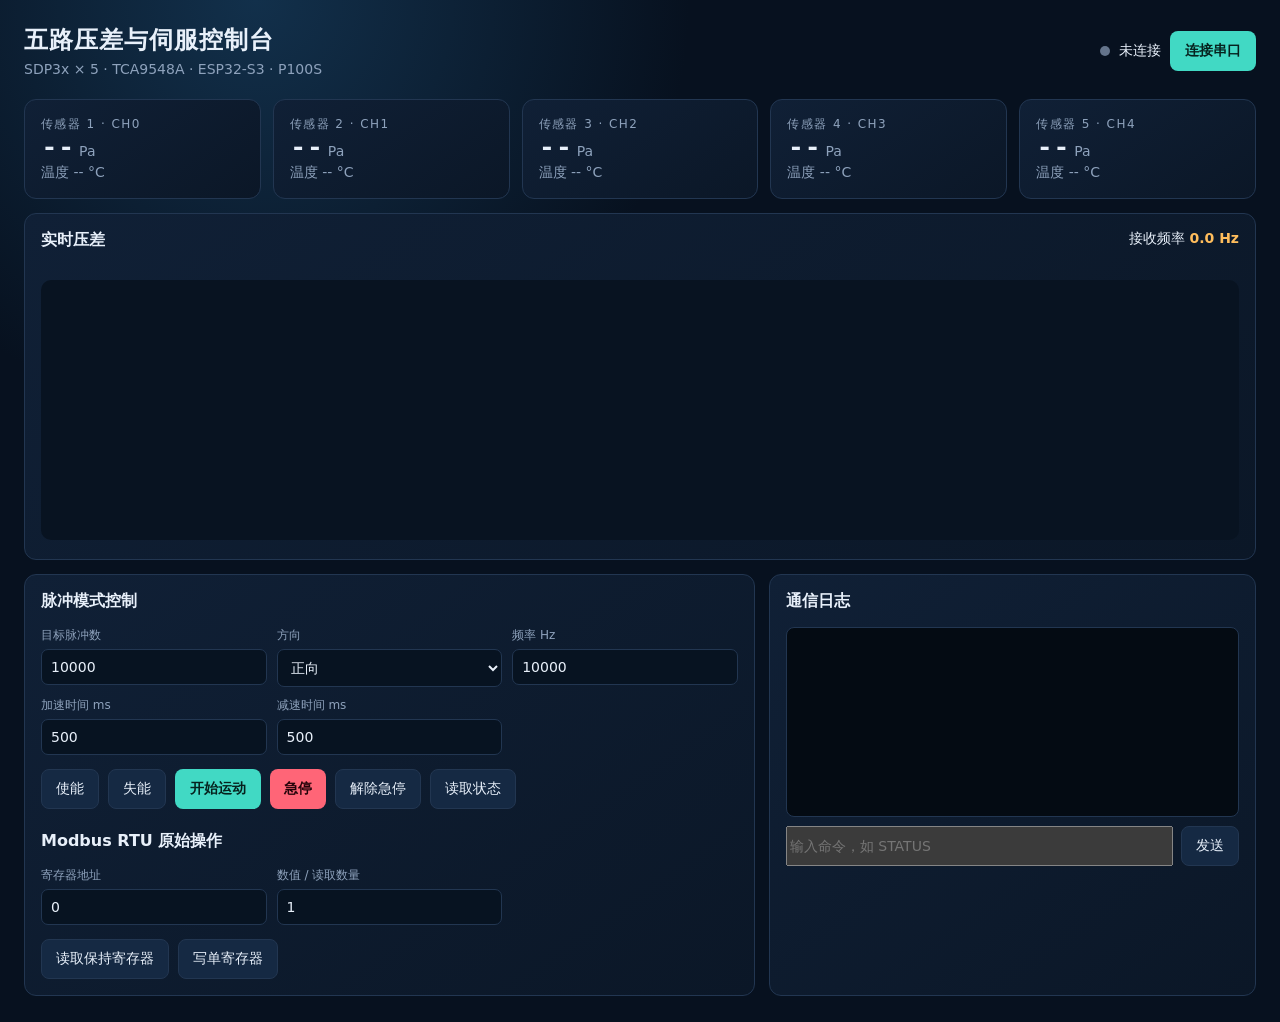
==== web/index.html @ f81b0dc5 "初始化" ====
<!doctype html>
<html lang="zh-CN">
<head>
  <meta charset="utf-8"><meta name="viewport" content="width=device-width,initial-scale=1">
  <title>五路压差与伺服控制台</title>
  <style>
    :root{color-scheme:dark;--bg:#07111f;--panel:#0e1b2d;--line:#223651;--cyan:#41d9c4;--amber:#ffbd5c;--red:#ff6577;--text:#e8f0fa;--muted:#8ea2bc}*{box-sizing:border-box}body{margin:0;background:radial-gradient(circle at 20% 0,#12304b 0,transparent 30%),var(--bg);color:var(--text);font:14px system-ui,"Microsoft YaHei",sans-serif}.shell{max-width:1280px;margin:auto;padding:24px}.top{display:flex;align-items:center;justify-content:space-between;gap:16px;margin-bottom:22px}h1{font-size:24px;margin:0;letter-spacing:.04em}.sub{color:var(--muted);margin-top:5px}.status{display:flex;align-items:center;gap:9px}.dot{width:10px;height:10px;border-radius:50%;background:#64748b}.dot.on{background:var(--cyan);box-shadow:0 0 14px var(--cyan)}button,input,select{font:inherit}.btn{border:1px solid var(--line);background:#152943;color:var(--text);padding:10px 14px;border-radius:8px;cursor:pointer}.btn:hover{border-color:var(--cyan)}.btn.primary{background:var(--cyan);color:#06221e;border-color:transparent;font-weight:700}.btn.danger{background:var(--red);border:0;color:#240309;font-weight:800}.grid{display:grid;grid-template-columns:repeat(5,1fr);gap:12px}.card,.panel{background:linear-gradient(145deg,#102036,#0b1727);border:1px solid var(--line);border-radius:12px;padding:16px}.card.bad{border-color:var(--red)}.label{color:var(--muted);font-size:12px;text-transform:uppercase;letter-spacing:.12em}.pressure{font:700 28px ui-monospace,Consolas,monospace;margin:12px 0 4px}.unit,.temp{color:var(--muted)}canvas{width:100%;height:260px;background:#081321;border-radius:10px;margin-top:14px}.lower{display:grid;grid-template-columns:1.2fr .8fr;gap:14px;margin-top:14px}.panel h2{font-size:16px;margin:0 0 15px}.form{display:grid;grid-template-columns:repeat(3,1fr);gap:10px}.field label{display:block;color:var(--muted);font-size:12px;margin-bottom:5px}.field input,.field select{width:100%;border:1px solid var(--line);background:#071321;color:var(--text);padding:9px;border-radius:7px}.actions{display:flex;flex-wrap:wrap;gap:9px;margin-top:14px}.terminal{height:190px;overflow:auto;background:#040b13;border:1px solid var(--line);border-radius:8px;padding:10px;color:#9dd6ce;font:12px ui-monospace,Consolas,monospace;white-space:pre-wrap}.raw{display:flex;gap:8px;margin-top:9px}.raw input{flex:1}.metric{color:var(--amber)}@media(max-width:900px){.grid{grid-template-columns:repeat(2,1fr)}.lower{grid-template-columns:1fr}}@media(max-width:540px){.shell{padding:14px}.top{align-items:flex-start;flex-direction:column}.grid,.form{grid-template-columns:1fr}}
  </style>
</head>
<body><main class="shell">
  <div class="top"><div><h1>五路压差与伺服控制台</h1><div class="sub">SDP3x × 5 · TCA9548A · ESP32-S3 · P100S</div></div><div class="status"><span id="dot" class="dot"></span><span id="state">未连接</span><button id="connect" class="btn primary">连接串口</button></div></div>
  <section id="cards" class="grid"></section>
  <section class="panel" style="margin-top:14px"><div style="display:flex;justify-content:space-between"><h2>实时压差</h2><span>接收频率 <b id="rate" class="metric">0.0 Hz</b></span></div><canvas id="chart"></canvas></section>
  <div class="lower"><section class="panel"><h2>脉冲模式控制</h2><div class="form">
    <div class="field"><label>目标脉冲数</label><input id="pulses" type="number" value="10000" min="1"></div><div class="field"><label>方向</label><select id="dir"><option value="0">正向</option><option value="1">反向</option></select></div><div class="field"><label>频率 Hz</label><input id="freq" type="number" value="10000"></div><div class="field"><label>加速时间 ms</label><input id="accel" type="number" value="500"></div><div class="field"><label>减速时间 ms</label><input id="decel" type="number" value="500"></div>
    </div><div class="actions"><button class="btn" data-cmd="ENABLE 1">使能</button><button class="btn" data-cmd="ENABLE 0">失能</button><button id="move" class="btn primary">开始运动</button><button class="btn danger" data-cmd="STOP">急停</button><button class="btn" data-cmd="CLEAR">解除急停</button><button class="btn" data-cmd="STATUS">读取状态</button></div>
    <h2 style="margin-top:22px">Modbus RTU 原始操作</h2><div class="form"><div class="field"><label>寄存器地址</label><input id="reg" value="0"></div><div class="field"><label>数值 / 读取数量</label><input id="regValue" value="1"></div></div><div class="actions"><button id="mbRead" class="btn">读取保持寄存器</button><button id="mbWrite" class="btn">写单寄存器</button></div>
  </section><section class="panel"><h2>通信日志</h2><div id="terminal" class="terminal"></div><div class="raw"><input id="raw" placeholder="输入命令，如 STATUS"><button id="send" class="btn">发送</button></div></section></div>
</main><script>
const cards=document.querySelector('#cards');for(let i=0;i<5;i++)cards.insertAdjacentHTML('beforeend',`<article class="card" id="s${i}"><div class="label">传感器 ${i+1} · CH${i}</div><div><span class="pressure">--</span> <span class="unit">Pa</span></div><div class="temp">温度 -- °C</div></article>`);
let port,reader,writer,buffer='',frames=0,lastRate=performance.now(),history=[[],[],[],[],[]];const term=document.querySelector('#terminal');
function log(s){term.textContent+=(term.textContent?'\n':'')+s;term.scrollTop=term.scrollHeight;if(term.textContent.length>12000)term.textContent=term.textContent.slice(-9000)}
async function send(s){if(!writer)return log('尚未连接');await writer.write(new TextEncoder().encode(s.trim()+'\n'));log('> '+s.trim())}
async function connect(){if(!('serial'in navigator))return alert('请使用支持 Web Serial 的 Chrome 或 Edge，并通过 localhost 打开此页面。');port=await navigator.serial.requestPort();await port.open({baudRate:115200});if(port.setSignals)await port.setSignals({dataTerminalReady:false,requestToSend:false,break:false});writer=port.writable.getWriter();document.querySelector('#dot').classList.add('on');document.querySelector('#state').textContent='已连接，等待设备启动';document.querySelector('#connect').textContent='重新连接';readLoop();await new Promise(r=>setTimeout(r,1200));await send('FORMAT JSON');document.querySelector('#state').textContent='已连接'}
async function readLoop(){const decoder=new TextDecoder();reader=port.readable.getReader();try{while(true){const {value,done}=await reader.read();if(done)break;buffer+=decoder.decode(value,{stream:true});let p;while((p=buffer.indexOf('\n'))>=0){const line=buffer.slice(0,p).trim();buffer=buffer.slice(p+1);if(line)parseLine(line)}}}catch(e){log('读取错误: '+e.message)}finally{reader.releaseLock();document.querySelector('#dot').classList.remove('on');document.querySelector('#state').textContent='已断开'}}
function parseLine(line){if(line[0]!=='{'){log(line);return}try{const d=JSON.parse(line);if(d.type!=='data')return;frames++;if(performance.now()-lastRate>1000){document.querySelector('#rate').textContent=(frames*1000/(performance.now()-lastRate)).toFixed(1)+' Hz';frames=0;lastRate=performance.now()}d.sensors.forEach((s,i)=>{const c=document.querySelector('#s'+i);c.classList.toggle('bad',!s.ok);c.querySelector('.pressure').textContent=s.ok?s.p.toFixed(3):'ERR';c.querySelector('.temp').textContent='温度 '+(s.ok?s.t.toFixed(2):'--')+' °C';history[i].push(s.ok?s.p:null);if(history[i].length>240)history[i].shift()});draw()}catch(e){log('解析失败: '+line)}}
const cv=document.querySelector('#chart'),ctx=cv.getContext('2d'),colors=['#41d9c4','#ffbd5c','#65a7ff','#d98cff','#ff6577'];function draw(){const dpr=devicePixelRatio,w=cv.clientWidth,h=cv.clientHeight;if(cv.width!==w*dpr||cv.height!==h*dpr){cv.width=w*dpr;cv.height=h*dpr}ctx.setTransform(dpr,0,0,dpr,0,0);ctx.clearRect(0,0,w,h);ctx.strokeStyle='#20344d';ctx.lineWidth=1;for(let y=0;y<=4;y++){ctx.beginPath();ctx.moveTo(0,y*h/4);ctx.lineTo(w,y*h/4);ctx.stroke()}const vals=history.flat().filter(Number.isFinite),min=Math.min(...vals,-1),max=Math.max(...vals,1),span=max-min||1;history.forEach((a,k)=>{ctx.strokeStyle=colors[k];ctx.lineWidth=1.7;ctx.beginPath();a.forEach((v,i)=>{if(v==null)return;const x=i*w/239,y=h-(v-min)/span*h;i?ctx.lineTo(x,y):ctx.moveTo(x,y)});ctx.stroke()})}
document.querySelector('#connect').onclick=()=>connect().catch(e=>log('连接失败: '+e.message));document.querySelectorAll('[data-cmd]').forEach(b=>b.onclick=()=>send(b.dataset.cmd));document.querySelector('#move').onclick=()=>send(`MOVE ${pulses.value} ${dir.value} ${freq.value} ${accel.value} ${decel.value}`);document.querySelector('#mbRead').onclick=()=>send(`MBREAD ${reg.value} ${regValue.value}`);document.querySelector('#mbWrite').onclick=()=>send(`MBWRITE ${reg.value} ${regValue.value}`);document.querySelector('#send').onclick=()=>{send(raw.value);raw.value=''};document.querySelector('#raw').onkeydown=e=>{if(e.key==='Enter')document.querySelector('#send').click()};
  </script></body></html>
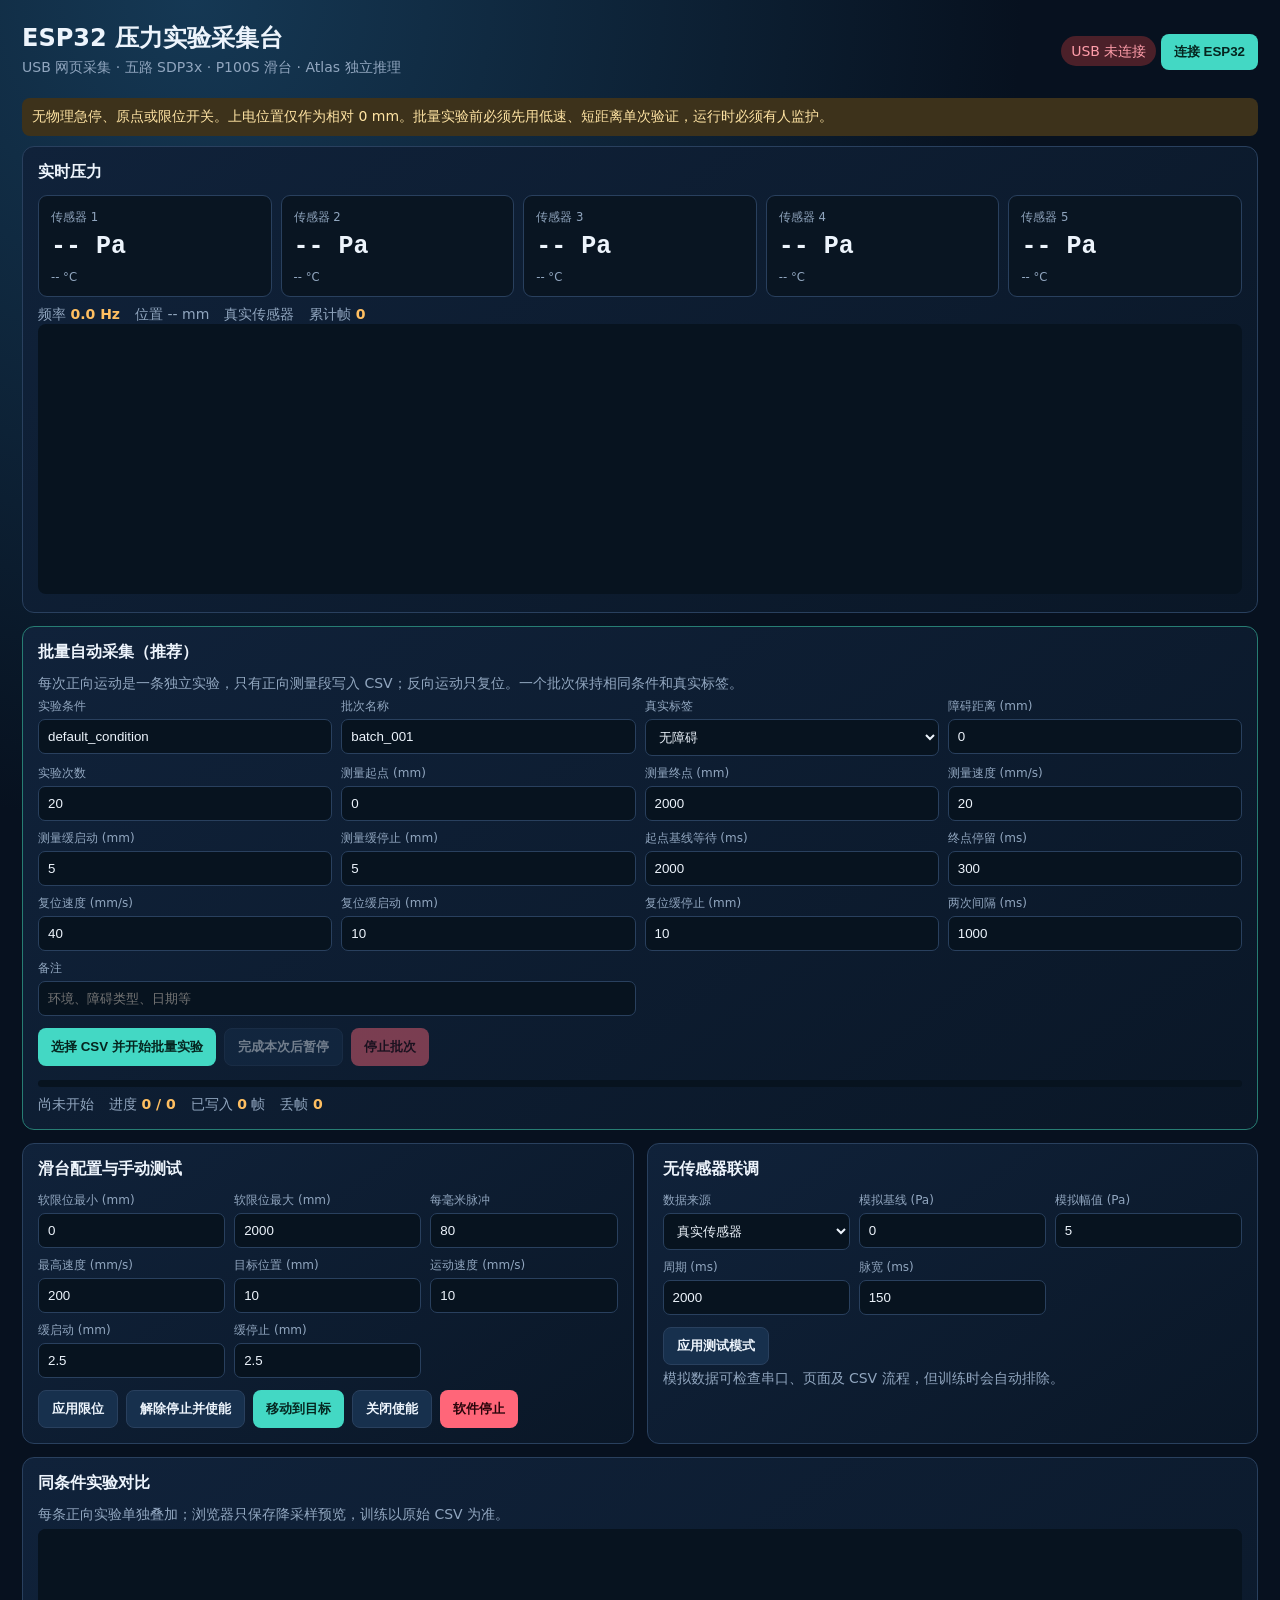
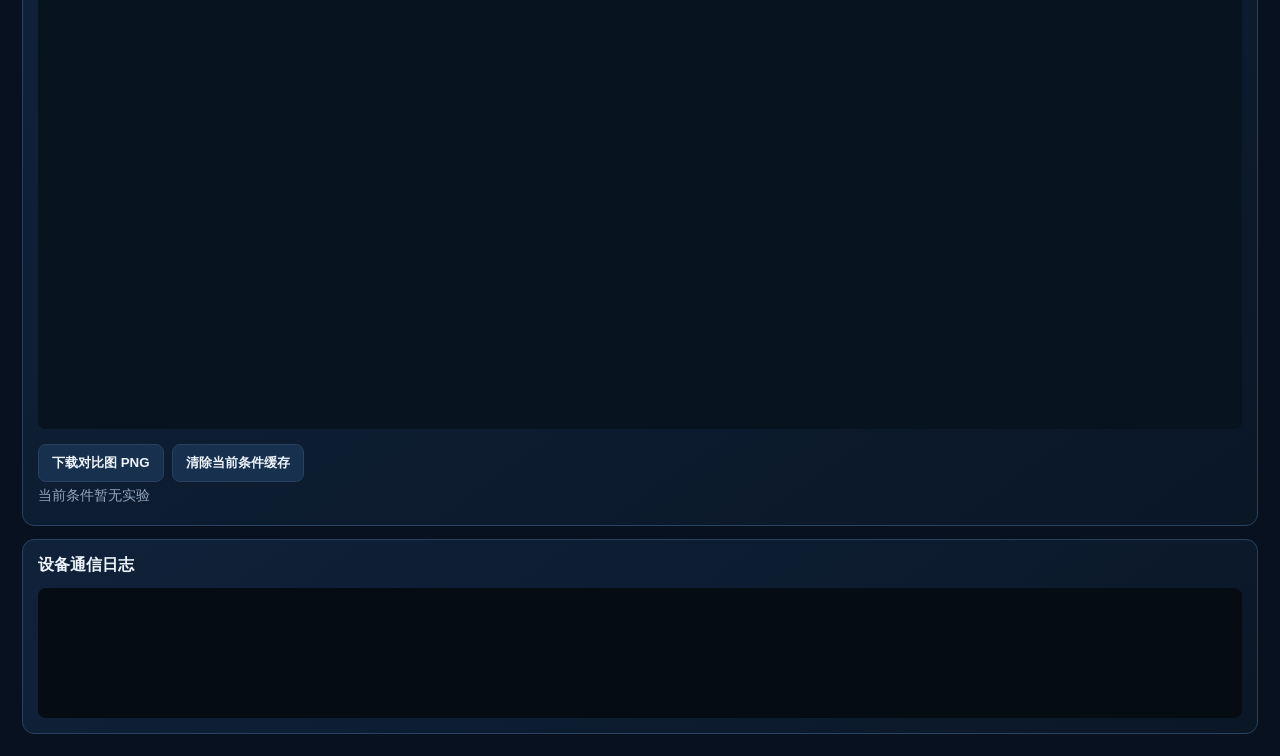
==== commit 75aa8a46: "全链路接入" ====
--- a/web/index.html
+++ b/web/index.html
@@ -1,29 +1,74 @@
 <!doctype html>
 <html lang="zh-CN">
 <head>
-  <meta charset="utf-8"><meta name="viewport" content="width=device-width,initial-scale=1">
-  <title>五路压差与伺服控制台</title>
-  <style>
-    :root{color-scheme:dark;--bg:#07111f;--panel:#0e1b2d;--line:#223651;--cyan:#41d9c4;--amber:#ffbd5c;--red:#ff6577;--text:#e8f0fa;--muted:#8ea2bc}*{box-sizing:border-box}body{margin:0;background:radial-gradient(circle at 20% 0,#12304b 0,transparent 30%),var(--bg);color:var(--text);font:14px system-ui,"Microsoft YaHei",sans-serif}.shell{max-width:1280px;margin:auto;padding:24px}.top{display:flex;align-items:center;justify-content:space-between;gap:16px;margin-bottom:22px}h1{font-size:24px;margin:0;letter-spacing:.04em}.sub{color:var(--muted);margin-top:5px}.status{display:flex;align-items:center;gap:9px}.dot{width:10px;height:10px;border-radius:50%;background:#64748b}.dot.on{background:var(--cyan);box-shadow:0 0 14px var(--cyan)}button,input,select{font:inherit}.btn{border:1px solid var(--line);background:#152943;color:var(--text);padding:10px 14px;border-radius:8px;cursor:pointer}.btn:hover{border-color:var(--cyan)}.btn.primary{background:var(--cyan);color:#06221e;border-color:transparent;font-weight:700}.btn.danger{background:var(--red);border:0;color:#240309;font-weight:800}.grid{display:grid;grid-template-columns:repeat(5,1fr);gap:12px}.card,.panel{background:linear-gradient(145deg,#102036,#0b1727);border:1px solid var(--line);border-radius:12px;padding:16px}.card.bad{border-color:var(--red)}.label{color:var(--muted);font-size:12px;text-transform:uppercase;letter-spacing:.12em}.pressure{font:700 28px ui-monospace,Consolas,monospace;margin:12px 0 4px}.unit,.temp{color:var(--muted)}canvas{width:100%;height:260px;background:#081321;border-radius:10px;margin-top:14px}.lower{display:grid;grid-template-columns:1.2fr .8fr;gap:14px;margin-top:14px}.panel h2{font-size:16px;margin:0 0 15px}.form{display:grid;grid-template-columns:repeat(3,1fr);gap:10px}.field label{display:block;color:var(--muted);font-size:12px;margin-bottom:5px}.field input,.field select{width:100%;border:1px solid var(--line);background:#071321;color:var(--text);padding:9px;border-radius:7px}.actions{display:flex;flex-wrap:wrap;gap:9px;margin-top:14px}.terminal{height:190px;overflow:auto;background:#040b13;border:1px solid var(--line);border-radius:8px;padding:10px;color:#9dd6ce;font:12px ui-monospace,Consolas,monospace;white-space:pre-wrap}.raw{display:flex;gap:8px;margin-top:9px}.raw input{flex:1}.metric{color:var(--amber)}@media(max-width:900px){.grid{grid-template-columns:repeat(2,1fr)}.lower{grid-template-columns:1fr}}@media(max-width:540px){.shell{padding:14px}.top{align-items:flex-start;flex-direction:column}.grid,.form{grid-template-columns:1fr}}
-  </style>
+  <meta charset="utf-8">
+  <meta name="viewport" content="width=device-width,initial-scale=1">
+  <title>ESP32 压力实验采集台</title>
+  <link rel="stylesheet" href="style.css">
 </head>
-<body><main class="shell">
-  <div class="top"><div><h1>五路压差与伺服控制台</h1><div class="sub">SDP3x × 5 · TCA9548A · ESP32-S3 · P100S</div></div><div class="status"><span id="dot" class="dot"></span><span id="state">未连接</span><button id="connect" class="btn primary">连接串口</button></div></div>
-  <section id="cards" class="grid"></section>
-  <section class="panel" style="margin-top:14px"><div style="display:flex;justify-content:space-between"><h2>实时压差</h2><span>接收频率 <b id="rate" class="metric">0.0 Hz</b></span></div><canvas id="chart"></canvas></section>
-  <div class="lower"><section class="panel"><h2>脉冲模式控制</h2><div class="form">
-    <div class="field"><label>目标脉冲数</label><input id="pulses" type="number" value="10000" min="1"></div><div class="field"><label>方向</label><select id="dir"><option value="0">正向</option><option value="1">反向</option></select></div><div class="field"><label>频率 Hz</label><input id="freq" type="number" value="10000"></div><div class="field"><label>加速时间 ms</label><input id="accel" type="number" value="500"></div><div class="field"><label>减速时间 ms</label><input id="decel" type="number" value="500"></div>
-    </div><div class="actions"><button class="btn" data-cmd="ENABLE 1">使能</button><button class="btn" data-cmd="ENABLE 0">失能</button><button id="move" class="btn primary">开始运动</button><button class="btn danger" data-cmd="STOP">急停</button><button class="btn" data-cmd="CLEAR">解除急停</button><button class="btn" data-cmd="STATUS">读取状态</button></div>
-    <h2 style="margin-top:22px">Modbus RTU 原始操作</h2><div class="form"><div class="field"><label>寄存器地址</label><input id="reg" value="0"></div><div class="field"><label>数值 / 读取数量</label><input id="regValue" value="1"></div></div><div class="actions"><button id="mbRead" class="btn">读取保持寄存器</button><button id="mbWrite" class="btn">写单寄存器</button></div>
-  </section><section class="panel"><h2>通信日志</h2><div id="terminal" class="terminal"></div><div class="raw"><input id="raw" placeholder="输入命令，如 STATUS"><button id="send" class="btn">发送</button></div></section></div>
-</main><script>
-const cards=document.querySelector('#cards');for(let i=0;i<5;i++)cards.insertAdjacentHTML('beforeend',`<article class="card" id="s${i}"><div class="label">传感器 ${i+1} · CH${i}</div><div><span class="pressure">--</span> <span class="unit">Pa</span></div><div class="temp">温度 -- °C</div></article>`);
-let port,reader,writer,buffer='',frames=0,lastRate=performance.now(),history=[[],[],[],[],[]];const term=document.querySelector('#terminal');
-function log(s){term.textContent+=(term.textContent?'\n':'')+s;term.scrollTop=term.scrollHeight;if(term.textContent.length>12000)term.textContent=term.textContent.slice(-9000)}
-async function send(s){if(!writer)return log('尚未连接');await writer.write(new TextEncoder().encode(s.trim()+'\n'));log('> '+s.trim())}
-async function connect(){if(!('serial'in navigator))return alert('请使用支持 Web Serial 的 Chrome 或 Edge，并通过 localhost 打开此页面。');port=await navigator.serial.requestPort();await port.open({baudRate:115200});if(port.setSignals)await port.setSignals({dataTerminalReady:false,requestToSend:false,break:false});writer=port.writable.getWriter();document.querySelector('#dot').classList.add('on');document.querySelector('#state').textContent='已连接，等待设备启动';document.querySelector('#connect').textContent='重新连接';readLoop();await new Promise(r=>setTimeout(r,1200));await send('FORMAT JSON');document.querySelector('#state').textContent='已连接'}
-async function readLoop(){const decoder=new TextDecoder();reader=port.readable.getReader();try{while(true){const {value,done}=await reader.read();if(done)break;buffer+=decoder.decode(value,{stream:true});let p;while((p=buffer.indexOf('\n'))>=0){const line=buffer.slice(0,p).trim();buffer=buffer.slice(p+1);if(line)parseLine(line)}}}catch(e){log('读取错误: '+e.message)}finally{reader.releaseLock();document.querySelector('#dot').classList.remove('on');document.querySelector('#state').textContent='已断开'}}
-function parseLine(line){if(line[0]!=='{'){log(line);return}try{const d=JSON.parse(line);if(d.type!=='data')return;frames++;if(performance.now()-lastRate>1000){document.querySelector('#rate').textContent=(frames*1000/(performance.now()-lastRate)).toFixed(1)+' Hz';frames=0;lastRate=performance.now()}d.sensors.forEach((s,i)=>{const c=document.querySelector('#s'+i);c.classList.toggle('bad',!s.ok);c.querySelector('.pressure').textContent=s.ok?s.p.toFixed(3):'ERR';c.querySelector('.temp').textContent='温度 '+(s.ok?s.t.toFixed(2):'--')+' °C';history[i].push(s.ok?s.p:null);if(history[i].length>240)history[i].shift()});draw()}catch(e){log('解析失败: '+line)}}
-const cv=document.querySelector('#chart'),ctx=cv.getContext('2d'),colors=['#41d9c4','#ffbd5c','#65a7ff','#d98cff','#ff6577'];function draw(){const dpr=devicePixelRatio,w=cv.clientWidth,h=cv.clientHeight;if(cv.width!==w*dpr||cv.height!==h*dpr){cv.width=w*dpr;cv.height=h*dpr}ctx.setTransform(dpr,0,0,dpr,0,0);ctx.clearRect(0,0,w,h);ctx.strokeStyle='#20344d';ctx.lineWidth=1;for(let y=0;y<=4;y++){ctx.beginPath();ctx.moveTo(0,y*h/4);ctx.lineTo(w,y*h/4);ctx.stroke()}const vals=history.flat().filter(Number.isFinite),min=Math.min(...vals,-1),max=Math.max(...vals,1),span=max-min||1;history.forEach((a,k)=>{ctx.strokeStyle=colors[k];ctx.lineWidth=1.7;ctx.beginPath();a.forEach((v,i)=>{if(v==null)return;const x=i*w/239,y=h-(v-min)/span*h;i?ctx.lineTo(x,y):ctx.moveTo(x,y)});ctx.stroke()})}
-document.querySelector('#connect').onclick=()=>connect().catch(e=>log('连接失败: '+e.message));document.querySelectorAll('[data-cmd]').forEach(b=>b.onclick=()=>send(b.dataset.cmd));document.querySelector('#move').onclick=()=>send(`MOVE ${pulses.value} ${dir.value} ${freq.value} ${accel.value} ${decel.value}`);document.querySelector('#mbRead').onclick=()=>send(`MBREAD ${reg.value} ${regValue.value}`);document.querySelector('#mbWrite').onclick=()=>send(`MBWRITE ${reg.value} ${regValue.value}`);document.querySelector('#send').onclick=()=>{send(raw.value);raw.value=''};document.querySelector('#raw').onkeydown=e=>{if(e.key==='Enter')document.querySelector('#send').click()};
-  </script></body></html>
+<body>
+<main class="wrap">
+  <header class="top">
+    <div><h1>ESP32 压力实验采集台</h1><p>USB 网页采集 · 五路 SDP3x · P100S 滑台 · Atlas 独立推理</p></div>
+    <div><span id="serialState" class="pill bad">USB 未连接</span> <button id="connect" class="primary">连接 ESP32</button></div>
+  </header>
+  <div class="warning">无物理急停、原点或限位开关。上电位置仅作为相对 0 mm。批量实验前必须先用低速、短距离单次验证，运行时必须有人监护。</div>
+
+  <div class="grid">
+    <section class="panel wide">
+      <h2>实时压力</h2><div id="sensors" class="sensors"></div>
+      <div class="statusline"><span>频率 <b id="rate">0.0 Hz</b></span><span id="motion">位置 -- mm</span><span id="testMode">真实传感器</span><span>累计帧 <b id="totalFrames">0</b></span></div>
+      <canvas id="liveChart" width="1200" height="270"></canvas>
+    </section>
+
+    <section class="panel wide accent">
+      <h2>批量自动采集（推荐）</h2>
+      <p class="hint">每次正向运动是一条独立实验，只有正向测量段写入 CSV；反向运动只复位。一个批次保持相同条件和真实标签。</p>
+      <div class="fields four">
+        <label>实验条件<input id="condition" value="default_condition"></label>
+        <label>批次名称<input id="batchName" value="batch_001"></label>
+        <label>真实标签<select id="label"><option value="0">无障碍</option><option value="1">有障碍</option></select></label>
+        <label>障碍距离 (mm)<input id="distance" type="number" step="0.1" value="0"></label>
+        <label>实验次数<input id="batchCount" type="number" min="1" max="500" value="20"></label>
+        <label>测量起点 (mm)<input id="scanStart" type="number" value="0"></label>
+        <label>测量终点 (mm)<input id="scanEnd" type="number" value="2000"></label>
+        <label>测量速度 (mm/s)<input id="scanSpeed" type="number" min="0.1" value="20"></label>
+        <label>测量缓启动 (mm)<input id="scanAccel" type="number" value="5" min="0" step="0.001"></label>
+        <label>测量缓停止 (mm)<input id="scanDecel" type="number" value="5" min="0" step="0.001"></label>
+        <label>起点基线等待 (ms)<input id="baselineWait" type="number" min="0" value="2000"></label>
+        <label>终点停留 (ms)<input id="endDwell" type="number" min="0" value="300"></label>
+        <label>复位速度 (mm/s)<input id="returnSpeed" type="number" min="0.1" value="40"></label>
+        <label>复位缓启动 (mm)<input id="returnAccel" type="number" value="10" min="0" step="0.001"></label>
+        <label>复位缓停止 (mm)<input id="returnDecel" type="number" value="10" min="0" step="0.001"></label>
+        <label>两次间隔 (ms)<input id="betweenWait" type="number" min="0" value="1000"></label>
+        <label class="span2">备注<input id="note" placeholder="环境、障碍类型、日期等"></label>
+      </div>
+      <div class="buttons"><button id="startBatch" class="primary">选择 CSV 并开始批量实验</button><button id="pauseBatch" disabled>完成本次后暂停</button><button id="stopBatch" class="danger" disabled>停止批次</button></div>
+      <div class="progress"><div id="progressBar"></div></div>
+      <div class="statusline"><span id="batchState">尚未开始</span><span>进度 <b id="batchProgress">0 / 0</b></span><span>已写入 <b id="writtenRows">0</b> 帧</span><span>丢帧 <b id="droppedRows">0</b></span></div>
+    </section>
+
+    <section class="panel">
+      <h2>滑台配置与手动测试</h2>
+      <div class="fields">
+        <label>软限位最小 (mm)<input id="softMin" type="number" value="0"></label><label>软限位最大 (mm)<input id="softMax" type="number" value="2000"></label><label>每毫米脉冲<input id="pulsesPerMm" type="number" value="80" step="0.01"></label>
+        <label>最高速度 (mm/s)<input id="maxSpeed" type="number" value="200"></label><label>目标位置 (mm)<input id="target" type="number" value="10"></label><label>运动速度 (mm/s)<input id="moveSpeed" type="number" value="10"></label>
+        <label>缓启动 (mm)<input id="manualAccel" type="number" value="2.5" min="0" step="0.001"></label><label>缓停止 (mm)<input id="manualDecel" type="number" value="2.5" min="0" step="0.001"></label>
+      </div>
+      <div class="buttons"><button id="applyMotion">应用限位</button><button id="enable">解除停止并使能</button><button id="move" class="primary">移动到目标</button><button id="disable">关闭使能</button><button id="stop" class="danger">软件停止</button></div>
+    </section>
+
+    <section class="panel">
+      <h2>无传感器联调</h2>
+      <div class="fields"><label>数据来源<select id="testEnabled"><option value="0">真实传感器</option><option value="1">ESP32 模拟数据</option></select></label><label>模拟基线 (Pa)<input id="testBaseline" type="number" value="0" step="0.1"></label><label>模拟幅值 (Pa)<input id="testAmplitude" type="number" value="5" step="0.1"></label><label>周期 (ms)<input id="testPeriod" type="number" value="2000"></label><label>脉宽 (ms)<input id="testWidth" type="number" value="150"></label></div>
+      <div class="buttons"><button id="applyTest">应用测试模式</button></div>
+      <p class="hint">模拟数据可检查串口、页面及 CSV 流程，但训练时会自动排除。</p>
+    </section>
+
+    <section class="panel wide"><h2>同条件实验对比</h2><p class="hint">每条正向实验单独叠加；浏览器只保存降采样预览，训练以原始 CSV 为准。</p><canvas id="comparisonChart" width="1200" height="500"></canvas><div class="buttons"><button id="downloadPng">下载对比图 PNG</button><button id="clearCondition">清除当前条件缓存</button></div><p id="comparisonState" class="hint">暂无实验</p></section>
+    <section class="panel wide"><h2>设备通信日志</h2><div id="log" class="log"></div></section>
+  </div>
+</main>
+<script src="app.js"></script>
+</body>
+</html>
--- a/web/style.css
+++ b/web/style.css
@@ -0,0 +1 @@
+:root{--bg:#07111f;--panel:#0e1b2d;--line:#29405e;--cyan:#43d8c4;--amber:#ffbf61;--red:#ff6679;--text:#edf4fc;--muted:#91a6bf}*{box-sizing:border-box}body{margin:0;background:radial-gradient(circle at 15% 0,#153854 0,transparent 32%),var(--bg);color:var(--text);font:14px system-ui,"Microsoft YaHei",sans-serif}.wrap{max-width:1380px;margin:auto;padding:22px}.top{display:flex;justify-content:space-between;align-items:center;gap:14px;margin-bottom:16px}.top h1{font-size:24px;margin:0}.top p,.hint{color:var(--muted);margin:5px 0}.pill{padding:7px 10px;border-radius:999px;background:#29384b}.pill.ok{background:#123e39;color:#7df3d9}.pill.bad{background:#4b2029;color:#ff9daa}.grid{display:grid;grid-template-columns:repeat(12,1fr);gap:13px}.panel{grid-column:span 6;background:linear-gradient(145deg,#10223a,#0a1727);border:1px solid var(--line);border-radius:12px;padding:15px}.panel.accent{border-color:#277d73}.wide{grid-column:span 12}.sensors{display:grid;grid-template-columns:repeat(5,1fr);gap:9px}.sensor{background:#091522;border:1px solid var(--line);padding:12px;border-radius:9px}.sensor.bad{border-color:var(--red)}.sensor b{font:700 25px ui-monospace,Consolas,monospace;display:block;margin:7px 0}.sensor small,label{color:var(--muted)}h2{font-size:16px;margin:0 0 12px}.fields{display:grid;grid-template-columns:repeat(3,minmax(0,1fr));gap:9px}.fields.four{grid-template-columns:repeat(4,minmax(0,1fr))}.span2{grid-column:span 2}label{font-size:12px}input,select{width:100%;margin-top:4px;padding:9px;border-radius:7px;border:1px solid var(--line);background:#07131f;color:var(--text)}.buttons{display:flex;gap:8px;flex-wrap:wrap;margin-top:12px}button{border:1px solid var(--line);border-radius:8px;padding:9px 13px;background:#17304d;color:var(--text);font-weight:700;cursor:pointer}button.primary{background:var(--cyan);color:#05251f;border:0}button.danger{background:var(--red);color:#2a050b;border:0}button:disabled{opacity:.45;cursor:not-allowed}canvas{width:100%;height:270px;background:#07131f;border-radius:8px}#comparisonChart{height:500px}.statusline{display:flex;gap:15px;flex-wrap:wrap;color:var(--muted);margin-top:9px}.statusline b,#rate{color:var(--amber)}.warning{background:#3d321b;color:#ffe4a3;border-radius:8px;padding:10px;margin-bottom:10px}.log{height:130px;overflow:auto;background:#050c13;border-radius:8px;padding:9px;white-space:pre-wrap;font:12px ui-monospace,Consolas,monospace;color:#9bd7cd}.progress{height:7px;background:#07131f;border-radius:8px;margin-top:14px;overflow:hidden}.progress div{height:100%;width:0;background:var(--cyan);transition:width .2s}@media(max-width:950px){.panel,.wide{grid-column:span 12}.sensors{grid-template-columns:repeat(2,1fr)}.fields,.fields.four{grid-template-columns:repeat(2,1fr)}}@media(max-width:540px){.wrap{padding:12px}.top{align-items:flex-start;flex-direction:column}.fields,.fields.four,.sensors{grid-template-columns:1fr}.span2{grid-column:span 1}}
